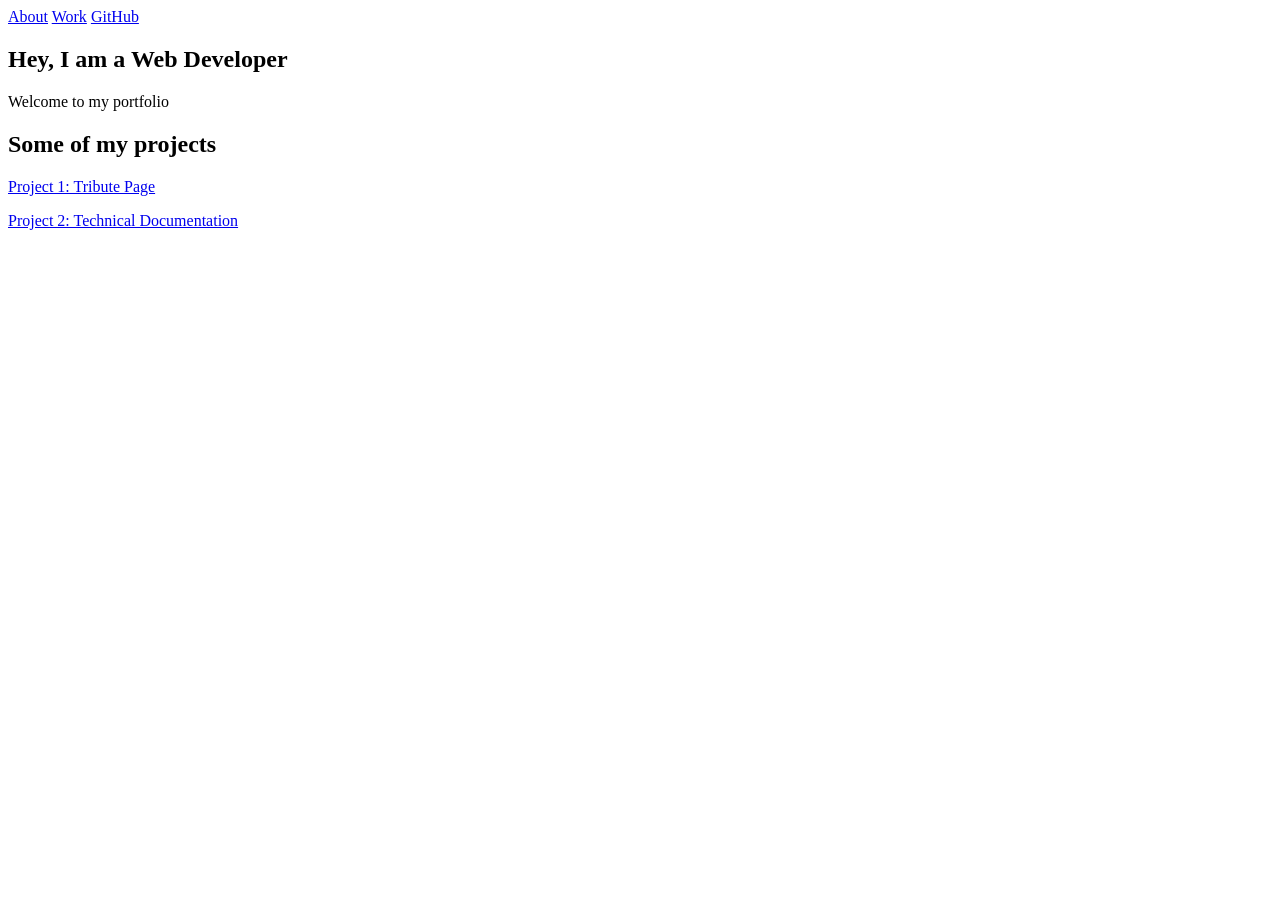
==== 2024223676_Build_a_Personal_Portfolio_Webpage/index.html @ 16128d3f "Create index.html" ====
<!DOCTYPE html>
<html lang="en">
<head>
  <meta charset="UTF-8">
  <meta name="viewport" content="width=device-width, initial-scale=1.0">
  <title>My Portfolio</title>
  <link rel="stylesheet" href="styles.css">
</head>
<body>

  <nav id="navbar">
    <a href="#welcome-section">About</a>
    <a href="#project-section">Work</a>
    <a id="profile-link" href="https://github.com" target="_blank">GitHub</a>
  </nav>

  <section id="welcome-section">
    <h1>Hey, I am a Web Developer</h1>
    <p>Welcome to my portfolio</p>
  </section>

  <section id="project-section">
    <h2>Some of my projects</h2>
    
    <a href="https://codepen.io" class="project-tile" target="_blank">
      <p class="project-title">Project 1: Tribute Page</p>
    </a>

    <a href="https://codepen.io" class="project-tile" target="_blank">
      <p class="project-title">Project 2: Technical Documentation</p>
    </a>
  </section>

</body>
</html>
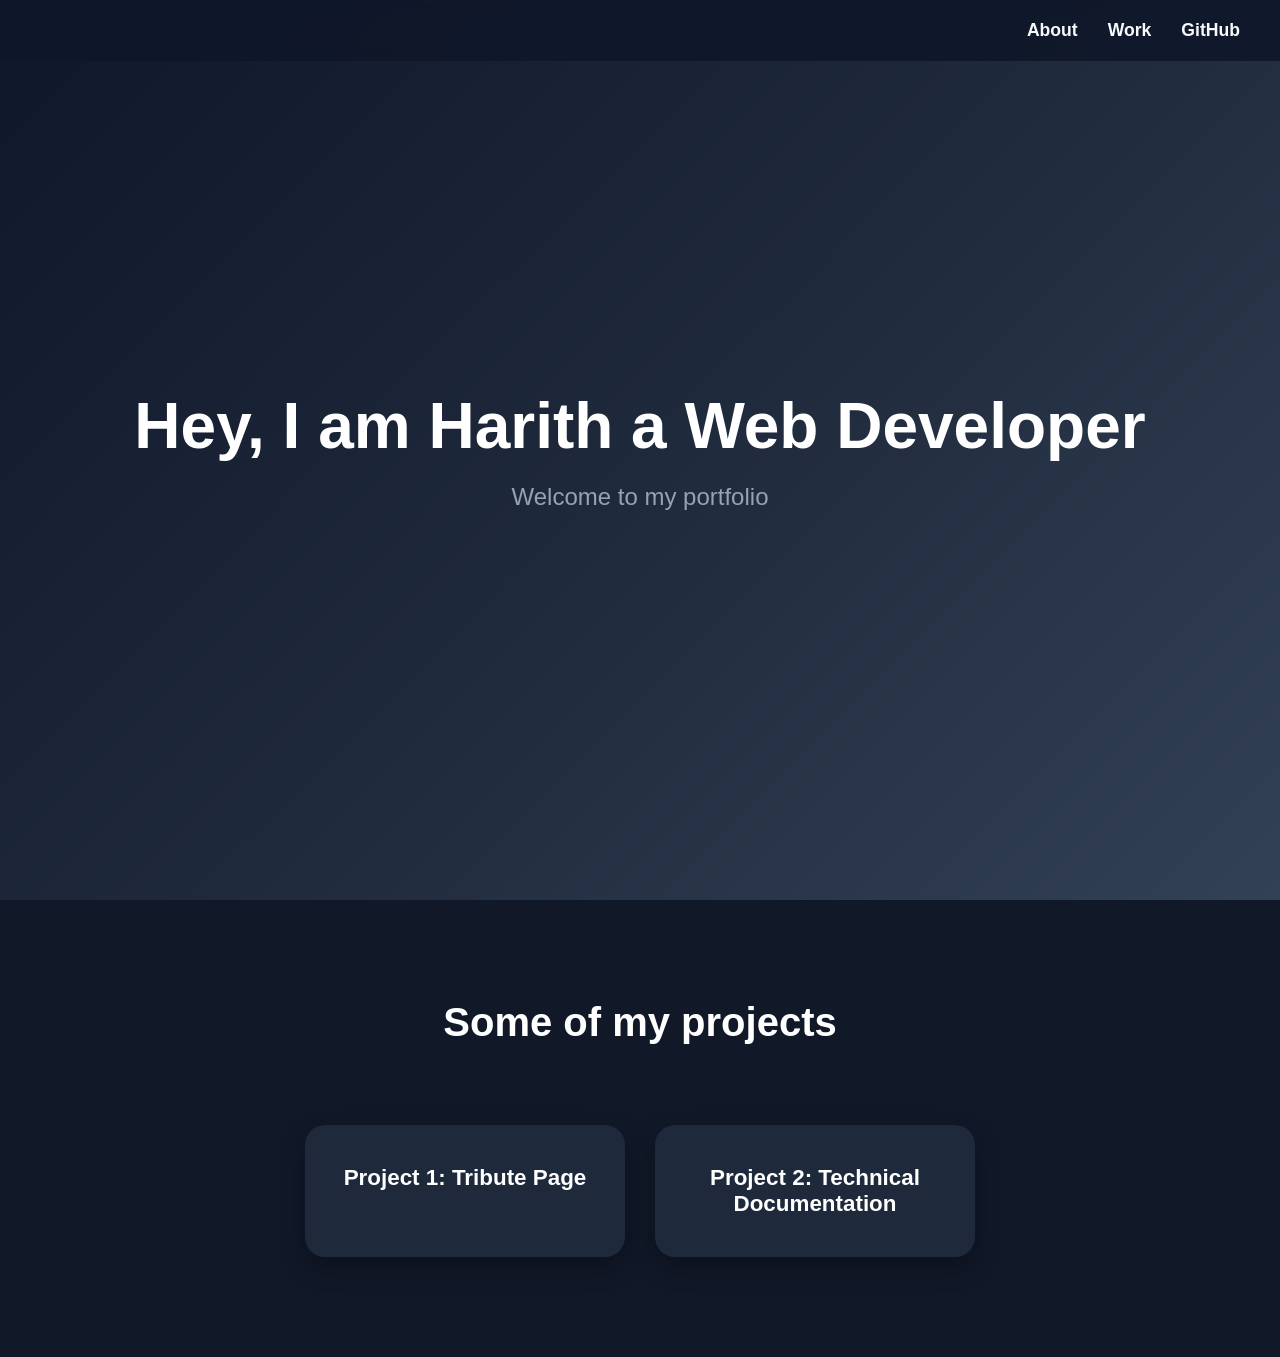
==== commit 225c4bb1: "Update index.html" ====
--- a/2024223676_Build_a_Personal_Portfolio_Webpage/index.html
+++ b/2024223676_Build_a_Personal_Portfolio_Webpage/index.html
@@ -15,7 +15,7 @@
   </nav>
 
   <section id="welcome-section">
-    <h1>Hey, I am a Web Developer</h1>
+    <h1>Hey, I am Harith a Web Developer</h1>
     <p>Welcome to my portfolio</p>
   </section>
 
--- a/2024223676_Build_a_Personal_Portfolio_Webpage/styles.css
+++ b/2024223676_Build_a_Personal_Portfolio_Webpage/styles.css
@@ -0,0 +1,158 @@
+* {
+  margin: 0;
+  padding: 0;
+  box-sizing: border-box;
+}
+
+html {
+  scroll-behavior: smooth;
+}
+
+body {
+  font-family: "Segoe UI", Arial, sans-serif;
+  color: #fff;
+  background: #0f172a;
+}
+
+#navbar {
+  position: fixed;
+  top: 0;
+  width: 100%;
+  background: rgba(15, 23, 42, 0.9);
+  backdrop-filter: blur(10px);
+
+  display: flex;
+  justify-content: flex-end;
+  gap: 30px;
+
+  padding: 20px 40px;
+  z-index: 1000;
+}
+
+#navbar a {
+  text-decoration: none;
+  color: #f8fafc;
+  font-size: 1.1rem;
+  font-weight: 600;
+  transition: 0.3s;
+}
+
+#navbar a:hover {
+  color: #38bdf8;
+  transform: translateY(-2px);
+}
+
+#welcome-section {
+  height: 100vh;
+
+  display: flex;
+  flex-direction: column;
+  justify-content: center;
+  align-items: center;
+
+  text-align: center;
+
+  background: linear-gradient(
+    135deg,
+    #0f172a,
+    #1e293b,
+    #334155
+  );
+}
+
+#welcome-section h1 {
+  font-size: 4rem;
+  margin-bottom: 20px;
+}
+
+#welcome-section p {
+  font-size: 1.5rem;
+  color: #94a3b8;
+}
+
+#project-section {
+  padding: 100px 50px;
+  background: #111827;
+}
+
+#project-section h2 {
+  text-align: center;
+  font-size: 2.5rem;
+  margin-bottom: 50px;
+}
+
+#project-section {
+  display: flex;
+  flex-wrap: wrap;
+  justify-content: center;
+  gap: 30px;
+}
+
+#project-section h2 {
+  width: 100%;
+}
+
+.project-tile {
+  width: 320px;
+
+  text-decoration: none;
+  color: white;
+
+  background: #1e293b;
+
+  border-radius: 20px;
+
+  padding: 40px 30px;
+
+  box-shadow:
+    0 10px 25px rgba(0,0,0,0.3);
+
+  transition: all 0.3s ease;
+}
+
+.project-tile:hover {
+  transform: translateY(-10px);
+
+  box-shadow:
+    0 20px 40px rgba(56, 189, 248, 0.3);
+}
+
+.project-title {
+  font-size: 1.4rem;
+  font-weight: bold;
+  text-align: center;
+}
+
+#profile-link {
+  color: #38bdf8;
+}
+
+#profile-link:hover {
+  color: #7dd3fc;
+}
+
+@media (max-width: 768px) {
+
+  #navbar {
+    justify-content: center;
+    gap: 20px;
+    padding: 15px;
+  }
+
+  #navbar a {
+    font-size: 1rem;
+  }
+
+  #welcome-section h1 {
+    font-size: 2.5rem;
+  }
+
+  #welcome-section p {
+    font-size: 1.2rem;
+  }
+
+  .project-tile {
+    width: 90%;
+  }
+
+}
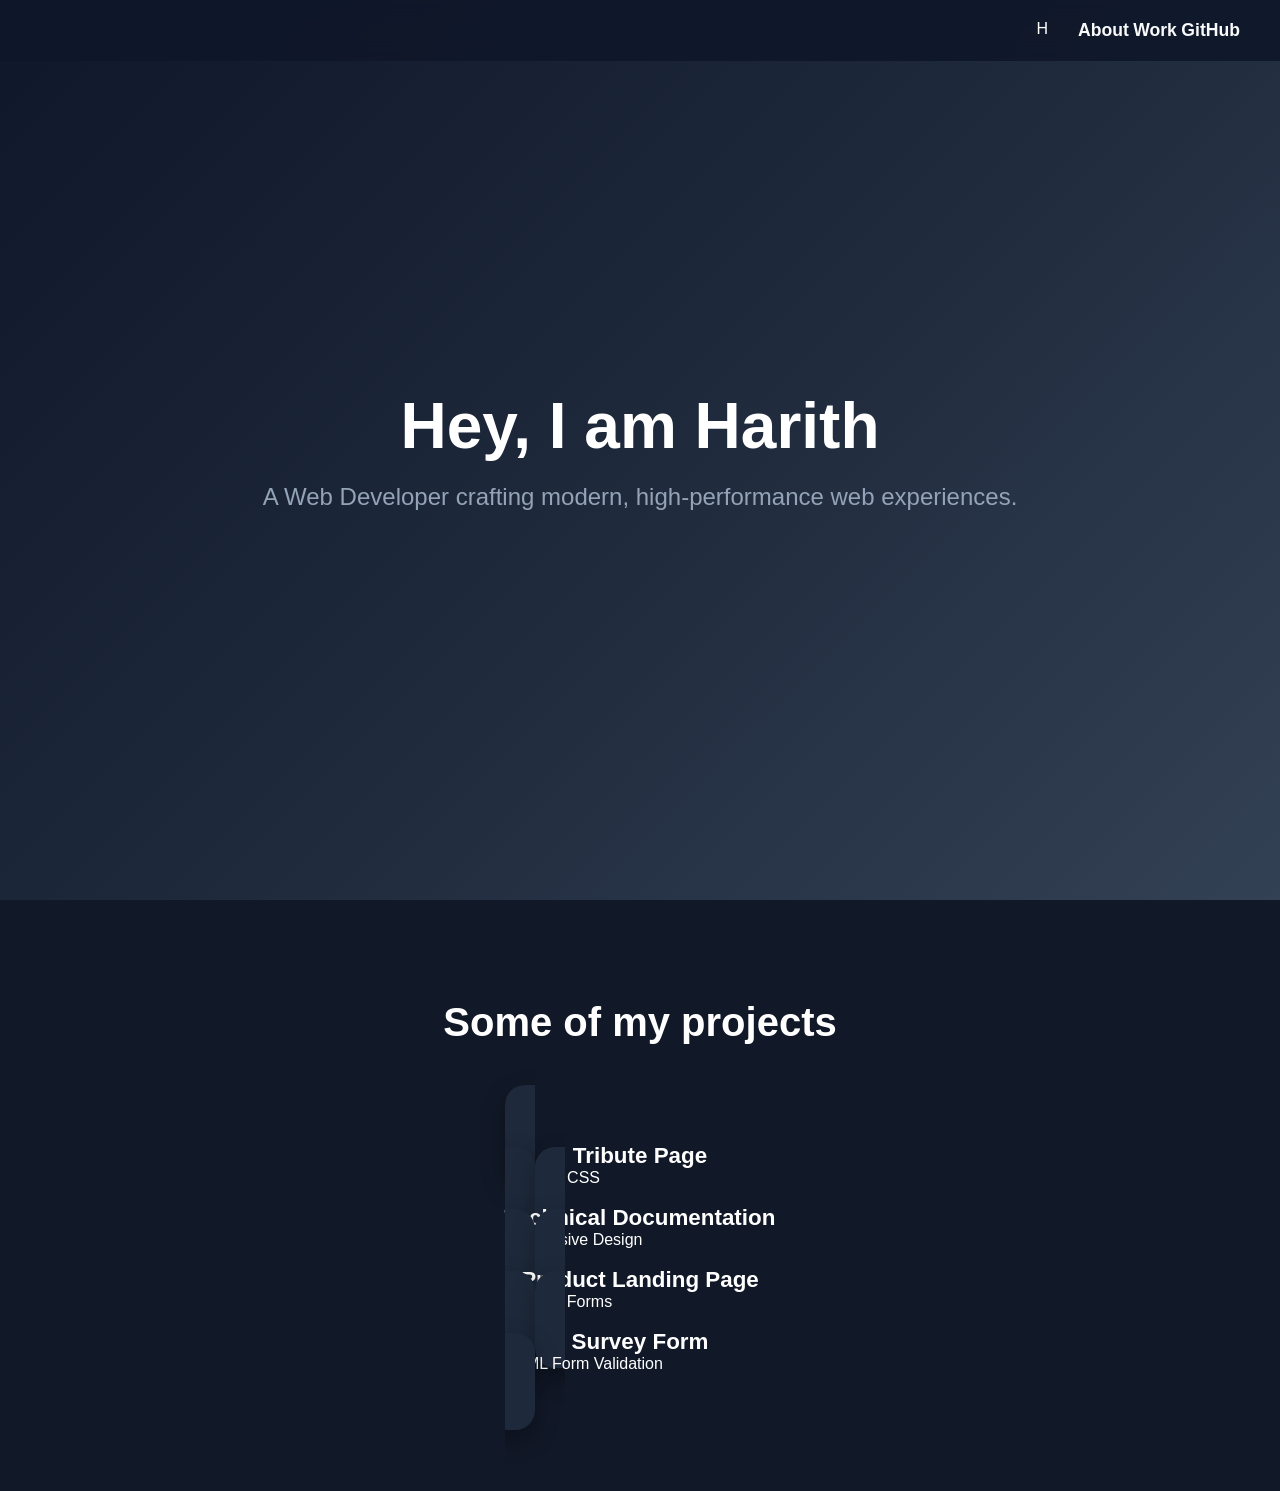
==== commit 4e081956: "Update index.html" ====
--- a/2024223676_Build_a_Personal_Portfolio_Webpage/index.html
+++ b/2024223676_Build_a_Personal_Portfolio_Webpage/index.html
@@ -3,33 +3,64 @@
 <head>
   <meta charset="UTF-8">
   <meta name="viewport" content="width=device-width, initial-scale=1.0">
-  <title>My Portfolio</title>
+  <title>Harith | Web Developer Portfolio</title>
   <link rel="stylesheet" href="styles.css">
 </head>
 <body>
 
   <nav id="navbar">
-    <a href="#welcome-section">About</a>
-    <a href="#project-section">Work</a>
-    <a id="profile-link" href="https://github.com" target="_blank">GitHub</a>
+    <div class="nav-brand">H</div>
+    <div class="nav-links">
+      <a href="#welcome-section" class="word">About</a>
+      <a href="#project-section" class="word">Work</a>
+      <a id="profile-link" href="https://github.com" target="_blank" rel="noopener noreferrer">GitHub</a>
+    </div>
   </nav>
 
-  <section id="welcome-section">
-    <h1>Hey, I am Harith a Web Developer</h1>
-    <p>Welcome to my portfolio</p>
-  </section>
+  <main>
+    <section id="welcome-section">
+      <h1>Hey, I am <span class="highlight">Harith</span></h1>
+      <p>A Web Developer crafting modern, high-performance web experiences.</p>
+    </section>
 
-  <section id="project-section">
-    <h2>Some of my projects</h2>
-    
-    <a href="https://codepen.io" class="project-tile" target="_blank">
-      <p class="project-title">Project 1: Tribute Page</p>
-    </a>
+    <section id="project-section">
+      <h2>Some of my projects</h2>
+      
+      <div class="projects-grid">
+        <a href="https://codepen.io" class="project-tile" target="_blank" rel="noopener noreferrer">
+          <div class="project-preview thumbnail-tribute"></div>
+          <div class="project-info">
+            <p class="project-title">Tribute Page</p>
+            <span class="project-tag">HTML & CSS</span>
+          </div>
+        </a>
 
-    <a href="https://codepen.io" class="project-tile" target="_blank">
-      <p class="project-title">Project 2: Technical Documentation</p>
-    </a>
-  </section>
+        <a href="https://codepen.io" class="project-tile" target="_blank" rel="noopener noreferrer">
+          <div class="project-preview thumbnail-doc"></div>
+          <div class="project-info">
+            <p class="project-title">Technical Documentation</p>
+            <span class="project-tag">Responsive Design</span>
+          </div>
+        </a>
+
+        <a href="https://codepen.io" class="project-tile" target="_blank" rel="noopener noreferrer">
+          <div class="project-preview thumbnail-landing"></div>
+          <div class="project-info">
+            <p class="project-title">Product Landing Page</p>
+            <span class="project-tag">UI/UX & Forms</span>
+          </div>
+        </a>
+
+        <a href="https://codepen.io" class="project-tile" target="_blank" rel="noopener noreferrer">
+          <div class="project-preview thumbnail-survey"></div>
+          <div class="project-info">
+            <p class="project-title">Survey Form</p>
+            <span class="project-tag">HTML Form Validation</span>
+          </div>
+        </a>
+      </div>
+    </section>
+  </main>
 
 </body>
 </html>
